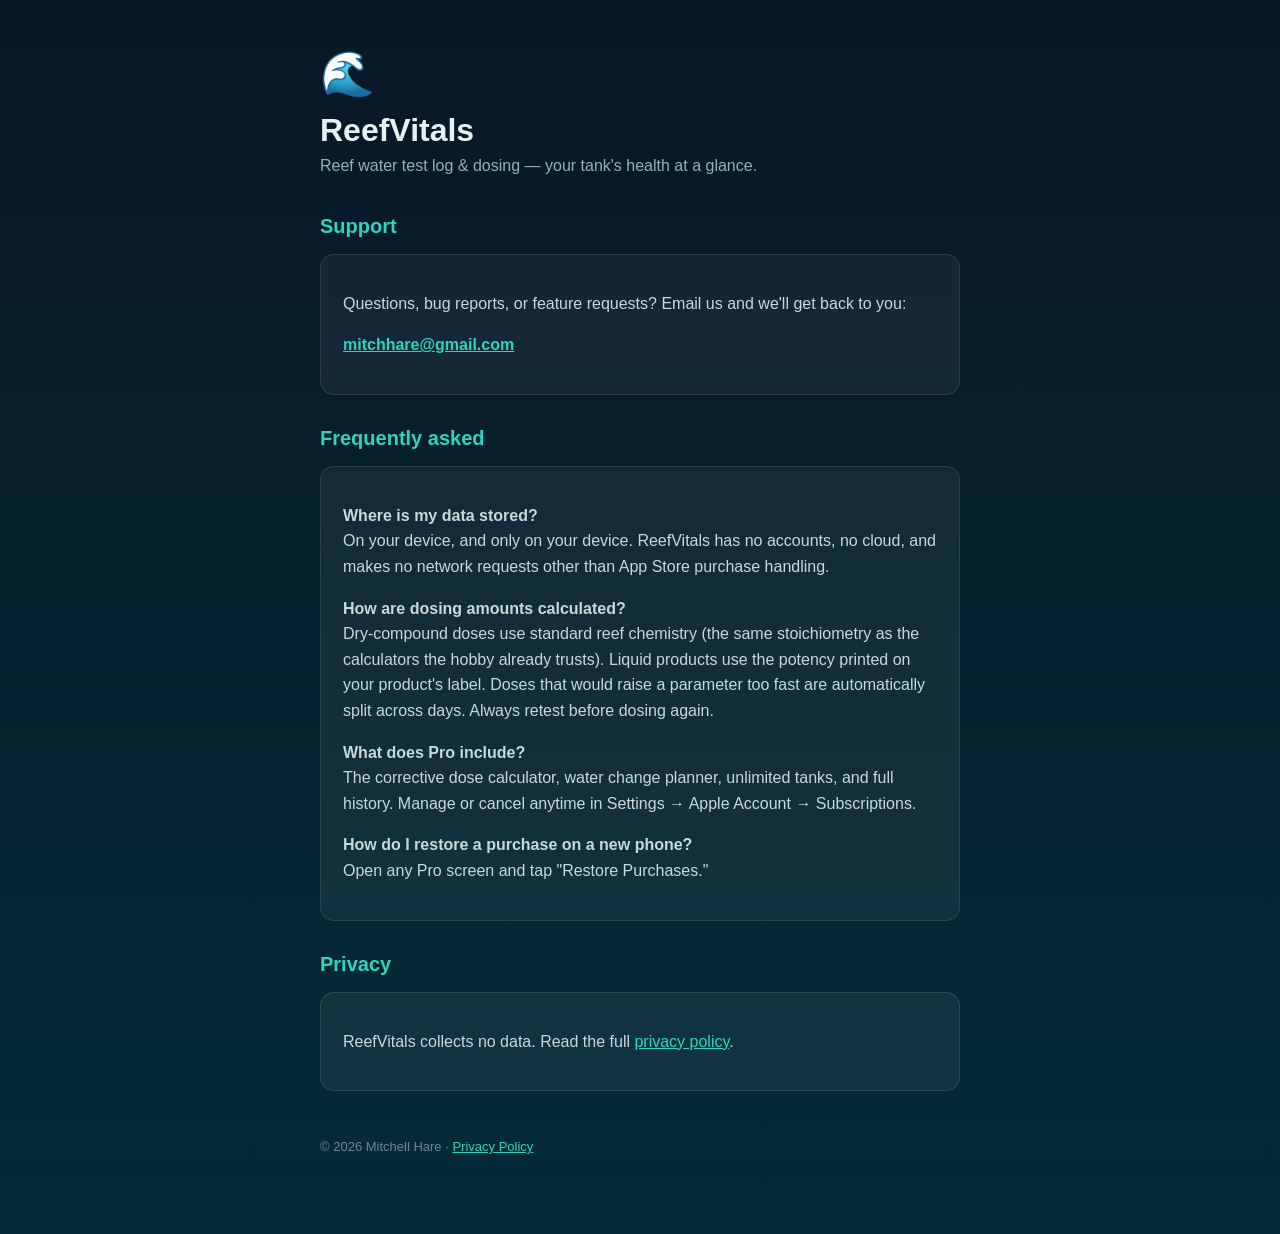
==== index.html @ d6e87c98 "Create index.html" ====
<!DOCTYPE html>
<html lang="en">
<head>
<meta charset="utf-8">
<meta name="viewport" content="width=device-width, initial-scale=1">
<title>ReefVitals — Support</title>
<style>
  :root { color-scheme: dark; }
  body {
    margin: 0; padding: 0;
    font-family: -apple-system, BlinkMacSystemFont, "Segoe UI", Roboto, sans-serif;
    background: linear-gradient(180deg, #081726 0%, #052b38 100%);
    color: #e8f1f2; min-height: 100vh;
  }
  .wrap { max-width: 640px; margin: 0 auto; padding: 48px 24px 80px; }
  .logo { font-size: 44px; }
  h1 { font-size: 32px; margin: 12px 0 4px; }
  .tagline { color: #8fb3b8; margin: 0 0 36px; }
  h2 { font-size: 20px; margin: 32px 0 8px; color: #2ed4bf; }
  p, li { line-height: 1.6; color: #c9d8da; }
  a { color: #2ed4bf; }
  .card {
    background: rgba(255,255,255,0.05); border: 1px solid rgba(255,255,255,0.1);
    border-radius: 14px; padding: 20px 22px; margin: 16px 0;
  }
  footer { margin-top: 48px; font-size: 13px; color: #6a8a8f; }
</style>
</head>
<body>
<div class="wrap">
  <div class="logo">🌊</div>
  <h1>ReefVitals</h1>
  <p class="tagline">Reef water test log &amp; dosing — your tank's health at a glance.</p>

  <h2>Support</h2>
  <div class="card">
    <p>Questions, bug reports, or feature requests? Email us and we'll get back to you:</p>
    <p><strong><a href="mailto:mitchhare@gmail.com">mitchhare@gmail.com</a></strong></p>
  </div>

  <h2>Frequently asked</h2>
  <div class="card">
    <p><strong>Where is my data stored?</strong><br>
    On your device, and only on your device. ReefVitals has no accounts, no cloud, and
    makes no network requests other than App Store purchase handling.</p>

    <p><strong>How are dosing amounts calculated?</strong><br>
    Dry-compound doses use standard reef chemistry (the same stoichiometry as the
    calculators the hobby already trusts). Liquid products use the potency printed on
    your product's label. Doses that would raise a parameter too fast are automatically
    split across days. Always retest before dosing again.</p>

    <p><strong>What does Pro include?</strong><br>
    The corrective dose calculator, water change planner, unlimited tanks, and full
    history. Manage or cancel anytime in Settings &rarr; Apple Account &rarr; Subscriptions.</p>

    <p><strong>How do I restore a purchase on a new phone?</strong><br>
    Open any Pro screen and tap "Restore Purchases."</p>
  </div>

  <h2>Privacy</h2>
  <div class="card">
    <p>ReefVitals collects no data. Read the full <a href="privacy.html">privacy policy</a>.</p>
  </div>

  <footer>© 2026 Mitchell Hare · <a href="privacy.html">Privacy Policy</a></footer>
</div>
</body>
</html>
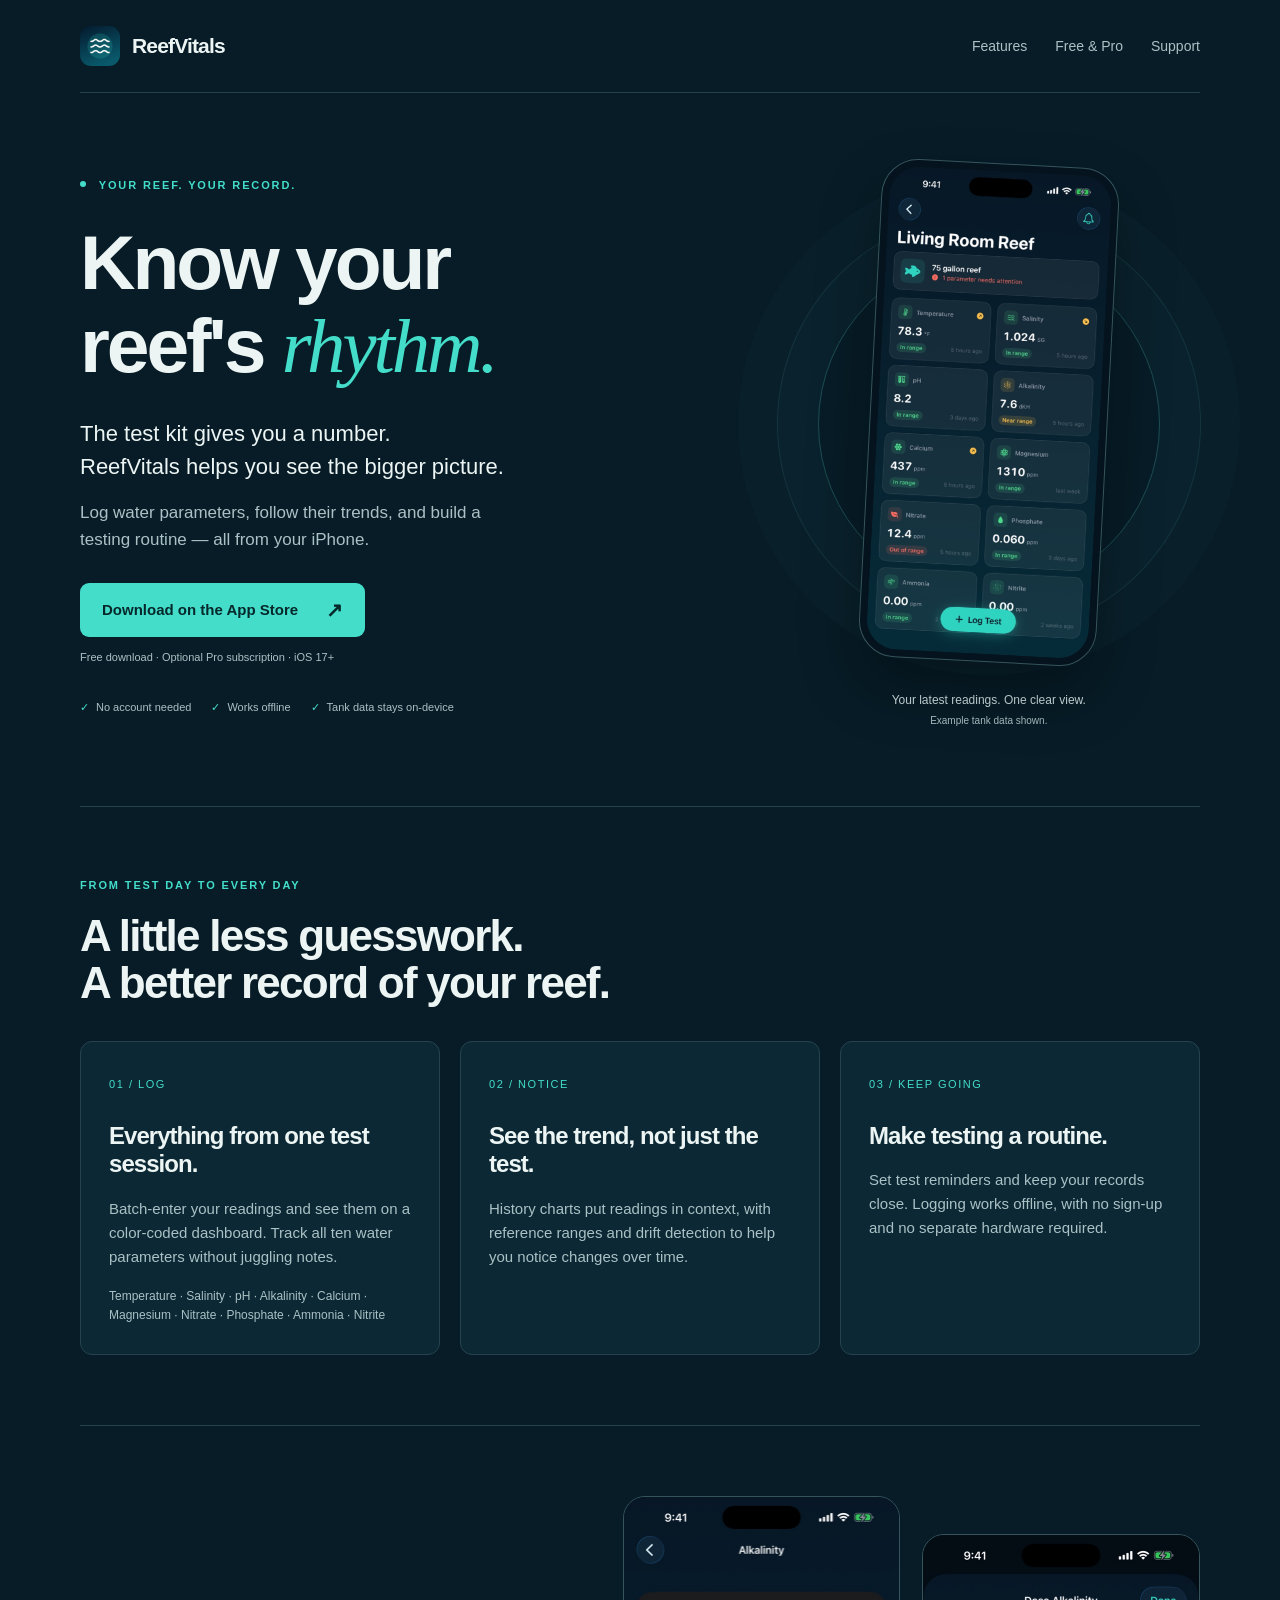
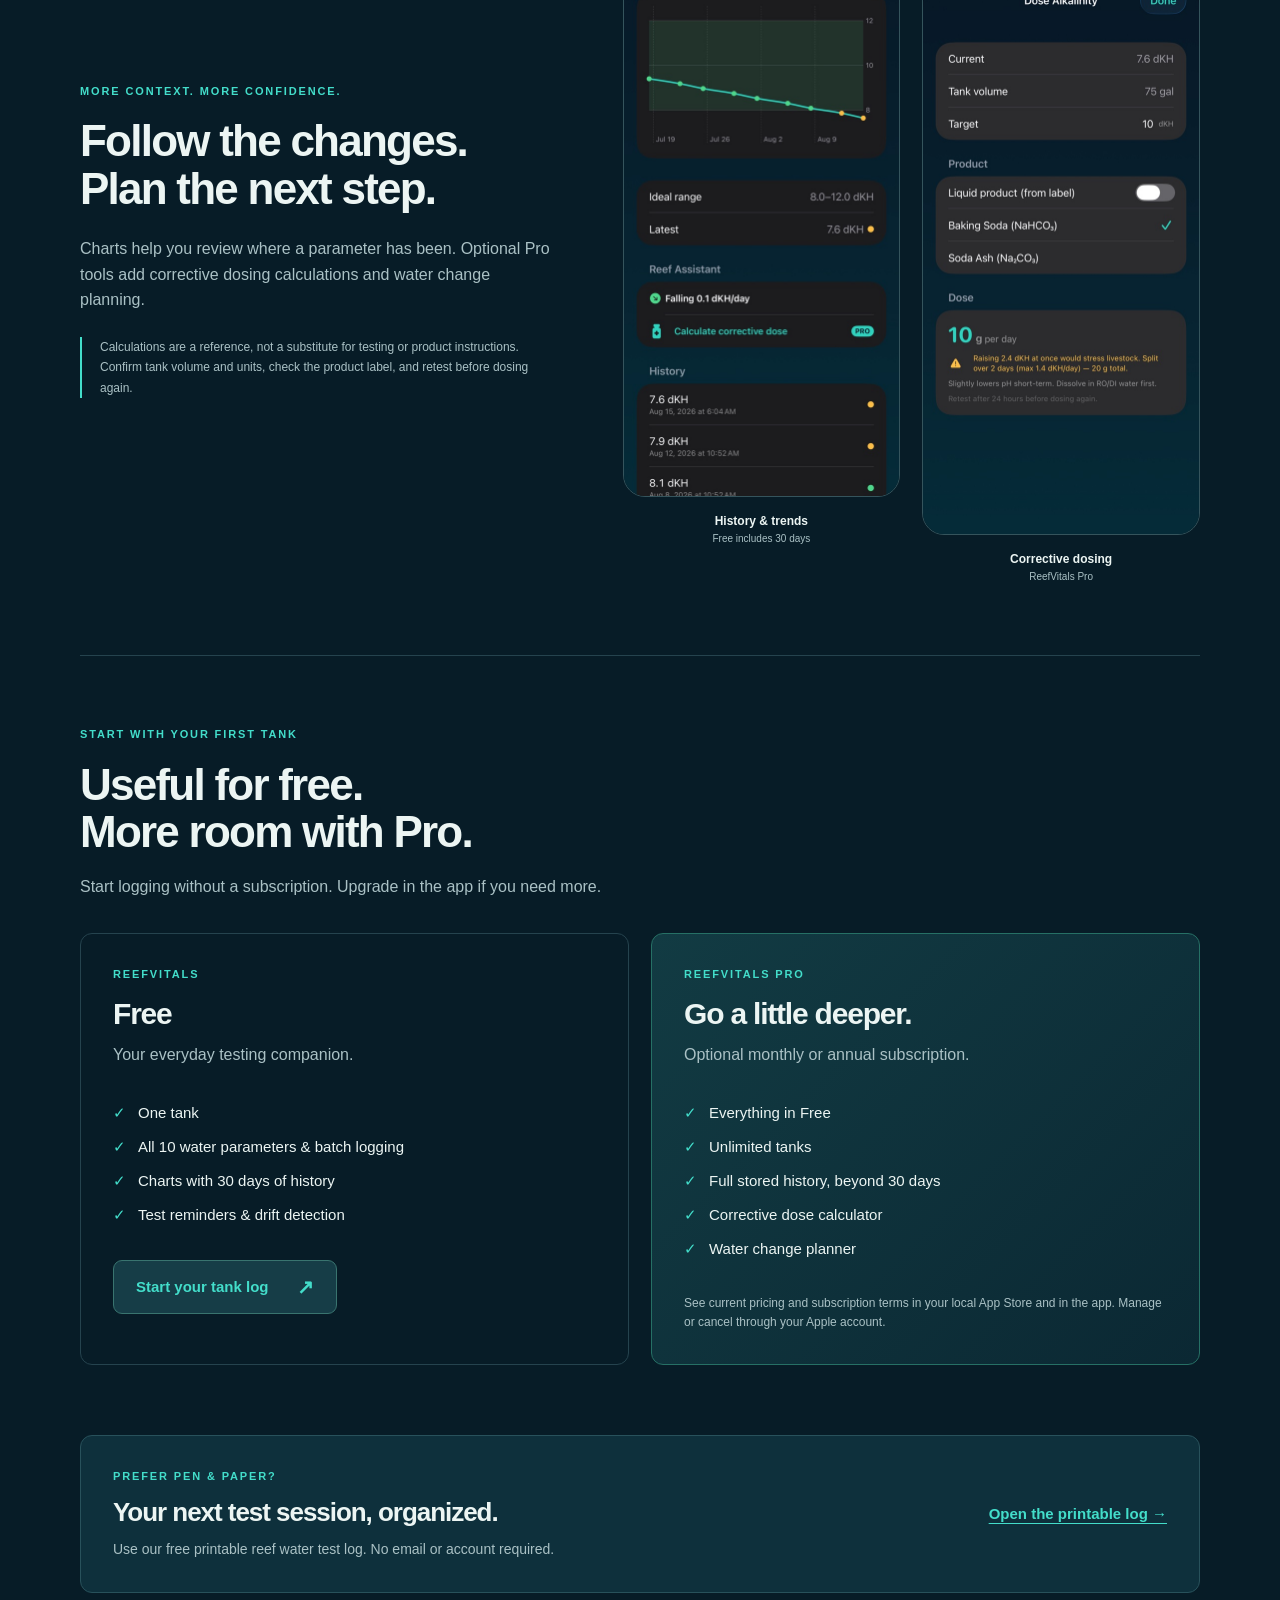
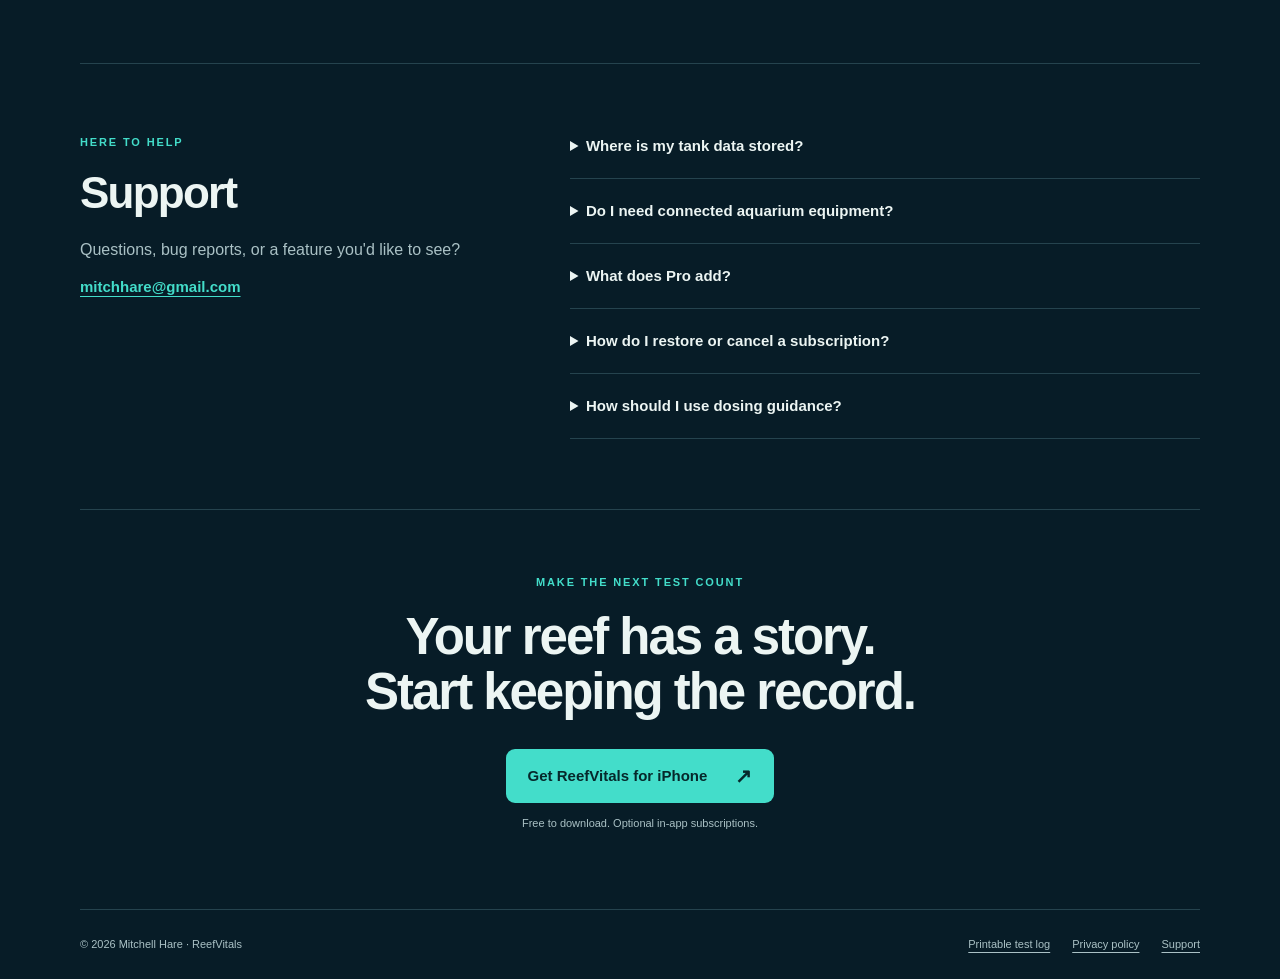
==== commit 8978c54a: "Add ReefVitals download landing page and printable reef test log" ====
--- a/index.html
+++ b/index.html
@@ -3,67 +3,66 @@
 <head>
 <meta charset="utf-8">
 <meta name="viewport" content="width=device-width, initial-scale=1">
-<title>ReefVitals — Support</title>
-<style>
-  :root { color-scheme: dark; }
-  body {
-    margin: 0; padding: 0;
-    font-family: -apple-system, BlinkMacSystemFont, "Segoe UI", Roboto, sans-serif;
-    background: linear-gradient(180deg, #081726 0%, #052b38 100%);
-    color: #e8f1f2; min-height: 100vh;
-  }
-  .wrap { max-width: 640px; margin: 0 auto; padding: 48px 24px 80px; }
-  .logo { font-size: 44px; }
-  h1 { font-size: 32px; margin: 12px 0 4px; }
-  .tagline { color: #8fb3b8; margin: 0 0 36px; }
-  h2 { font-size: 20px; margin: 32px 0 8px; color: #2ed4bf; }
-  p, li { line-height: 1.6; color: #c9d8da; }
-  a { color: #2ed4bf; }
-  .card {
-    background: rgba(255,255,255,0.05); border: 1px solid rgba(255,255,255,0.1);
-    border-radius: 14px; padding: 20px 22px; margin: 16px 0;
-  }
-  footer { margin-top: 48px; font-size: 13px; color: #6a8a8f; }
-</style>
+<title>ReefVitals — Reef Aquarium Water Test Log for iPhone</title>
+<meta name="description" content="Keep your reef aquarium test results in one place. Log 10 water parameters, see trends, and set reminders with ReefVitals for iPhone. Free to download, no account required.">
+<link rel="canonical" href="https://lapin1018.github.io/reefvitals/">
+<meta name="apple-itunes-app" content="app-id=6801721035">
+<meta property="og:type" content="website">
+<meta property="og:title" content="ReefVitals — Know your reef's rhythm.">
+<meta property="og:description" content="A water test log for reef keepers. Track parameters, follow trends, and keep your tank's history on your iPhone.">
+<meta property="og:url" content="https://lapin1018.github.io/reefvitals/">
+<meta property="og:image" content="https://lapin1018.github.io/reefvitals/assets/app-icon.png">
+<meta property="og:image:alt" content="ReefVitals app icon">
+<meta name="twitter:card" content="summary">
+<meta name="theme-color" content="#071c27">
+<link rel="icon" type="image/png" href="assets/app-icon.png">
+<link rel="stylesheet" href="styles.css">
+<script type="application/ld+json">{"@context":"https://schema.org","@type":"SoftwareApplication","name":"ReefVitals","operatingSystem":"iOS 17.0 or later","applicationCategory":"LifestyleApplication","url":"https://lapin1018.github.io/reefvitals/","downloadUrl":"https://apps.apple.com/us/app/reefvitals/id6801721035","image":"https://lapin1018.github.io/reefvitals/assets/app-icon.png","description":"An iPhone water test log for reef aquariums, with parameter charts, reminders, and optional Pro dosing and water change planning tools.","author":{"@type":"Person","name":"Mitchell Hare"}}</script>
 </head>
 <body>
-<div class="wrap">
-  <div class="logo">🌊</div>
-  <h1>ReefVitals</h1>
-  <p class="tagline">Reef water test log &amp; dosing — your tank's health at a glance.</p>
-
-  <h2>Support</h2>
-  <div class="card">
-    <p>Questions, bug reports, or feature requests? Email us and we'll get back to you:</p>
-    <p><strong><a href="mailto:mitchhare@gmail.com">mitchhare@gmail.com</a></strong></p>
-  </div>
-
-  <h2>Frequently asked</h2>
-  <div class="card">
-    <p><strong>Where is my data stored?</strong><br>
-    On your device, and only on your device. ReefVitals has no accounts, no cloud, and
-    makes no network requests other than App Store purchase handling.</p>
-
-    <p><strong>How are dosing amounts calculated?</strong><br>
-    Dry-compound doses use standard reef chemistry (the same stoichiometry as the
-    calculators the hobby already trusts). Liquid products use the potency printed on
-    your product's label. Doses that would raise a parameter too fast are automatically
-    split across days. Always retest before dosing again.</p>
-
-    <p><strong>What does Pro include?</strong><br>
-    The corrective dose calculator, water change planner, unlimited tanks, and full
-    history. Manage or cancel anytime in Settings &rarr; Apple Account &rarr; Subscriptions.</p>
-
-    <p><strong>How do I restore a purchase on a new phone?</strong><br>
-    Open any Pro screen and tap "Restore Purchases."</p>
-  </div>
-
-  <h2>Privacy</h2>
-  <div class="card">
-    <p>ReefVitals collects no data. Read the full <a href="privacy.html">privacy policy</a>.</p>
-  </div>
-
-  <footer>© 2026 Mitchell Hare · <a href="privacy.html">Privacy Policy</a></footer>
-</div>
+<a class="skip-link" href="#main">Skip to content</a>
+<header class="site-header wrap">
+<a class="brand" href="./"><img src="assets/app-icon.png" width="40" height="40" alt=""><span>ReefVitals</span></a>
+<nav aria-label="Main navigation"><a href="#features">Features</a><a href="#plans">Free &amp; Pro</a><a href="#support">Support</a></nav>
+</header>
+<main id="main">
+<section class="hero wrap" aria-labelledby="hero-title">
+<div class="hero-copy"><p class="eyebrow"><span class="status-dot" aria-hidden="true"></span> YOUR REEF. YOUR RECORD.</p>
+<h1 id="hero-title">Know your<br>reef's <em>rhythm.</em></h1>
+<p class="lead">The test kit gives you a number.<br>ReefVitals helps you see the bigger picture.</p>
+<p class="hero-description">Log water parameters, follow their trends, and build a testing routine — all from your iPhone.</p>
+<a class="button" href="https://apps.apple.com/us/app/reefvitals/id6801721035">Download on the App Store <span aria-hidden="true">↗</span></a>
+<p class="button-note">Free download · Optional Pro subscription · iOS 17+</p>
+<div class="trust-row"><span>No account needed</span><span>Works offline</span><span>Tank data stays on-device</span></div></div>
+<figure class="hero-visual"><div class="phone"><img src="assets/dashboard.jpg" width="644" height="1400" fetchpriority="high" alt="ReefVitals dashboard showing temperature, salinity, pH, alkalinity, calcium, magnesium, nitrate, phosphate, ammonia, and nitrite readings."></div><figcaption>Your latest readings. One clear view.<br><span>Example tank data shown.</span></figcaption></figure>
+</section>
+<section id="features" class="section wrap" aria-labelledby="features-title">
+<div class="section-heading"><p class="eyebrow">FROM TEST DAY TO EVERY DAY</p><h2 id="features-title">A little less guesswork.<br>A better record of your reef.</h2></div>
+<div class="feature-grid">
+<article class="feature-card"><span class="number">01 / LOG</span><h3>Everything from one test session.</h3><p>Batch-enter your readings and see them on a color-coded dashboard. Track all ten water parameters without juggling notes.</p><p class="small">Temperature · Salinity · pH · Alkalinity · Calcium · Magnesium · Nitrate · Phosphate · Ammonia · Nitrite</p></article>
+<article class="feature-card"><span class="number">02 / NOTICE</span><h3>See the trend, not just the test.</h3><p>History charts put readings in context, with reference ranges and drift detection to help you notice changes over time.</p></article>
+<article class="feature-card"><span class="number">03 / KEEP GOING</span><h3>Make testing a routine.</h3><p>Set test reminders and keep your records close. Logging works offline, with no sign-up and no separate hardware required.</p></article>
+</div></section>
+<section class="showcase section wrap" aria-labelledby="showcase-title">
+<div class="showcase-copy"><p class="eyebrow">MORE CONTEXT. MORE CONFIDENCE.</p><h2 id="showcase-title">Follow the changes.<br>Plan the next step.</h2><p>Charts help you review where a parameter has been. Optional Pro tools add corrective dosing calculations and water change planning.</p><p class="note">Calculations are a reference, not a substitute for testing or product instructions. Confirm tank volume and units, check the product label, and retest before dosing again.</p></div>
+<div class="screen-pair"><figure><img src="assets/trend.jpg" width="552" height="1200" loading="lazy" alt="A parameter history chart in ReefVitals."><figcaption>History &amp; trends <span>Free includes 30 days</span></figcaption></figure><figure><img src="assets/dose.jpg" width="552" height="1200" loading="lazy" alt="ReefVitals corrective dosing calculator with tank-specific calculation inputs."><figcaption>Corrective dosing <span>ReefVitals Pro</span></figcaption></figure></div>
+</section>
+<section id="plans" class="section wrap" aria-labelledby="plans-title">
+<div class="section-heading"><p class="eyebrow">START WITH YOUR FIRST TANK</p><h2 id="plans-title">Useful for free.<br>More room with Pro.</h2><p>Start logging without a subscription. Upgrade in the app if you need more.</p></div>
+<div class="plans"><article class="plan"><p class="eyebrow">REEFVITALS</p><h3>Free</h3><p>Your everyday testing companion.</p><ul><li>One tank</li><li>All 10 water parameters &amp; batch logging</li><li>Charts with 30 days of history</li><li>Test reminders &amp; drift detection</li></ul><a class="button button-secondary" href="https://apps.apple.com/us/app/reefvitals/id6801721035">Start your tank log <span aria-hidden="true">↗</span></a></article>
+<article class="plan plan-pro"><p class="eyebrow">REEFVITALS PRO</p><h3>Go a little deeper.</h3><p>Optional monthly or annual subscription.</p><ul><li>Everything in Free</li><li>Unlimited tanks</li><li>Full stored history, beyond 30 days</li><li>Corrective dose calculator</li><li>Water change planner</li></ul><p class="small">See current pricing and subscription terms in your local App Store and in the app. Manage or cancel through your Apple account.</p></article></div>
+</section>
+<section class="resource wrap" aria-labelledby="resource-title"><div><p class="eyebrow">PREFER PEN &amp; PAPER?</p><h2 id="resource-title">Your next test session, organized.</h2><p>Use our free printable reef water test log. No email or account required.</p></div><a class="text-link" href="reef-test-log.html">Open the printable log <span aria-hidden="true">→</span></a></section>
+<section id="support" class="section wrap support" aria-labelledby="support-title">
+<div><p class="eyebrow">HERE TO HELP</p><h2 id="support-title">Support</h2><p>Questions, bug reports, or a feature you'd like to see?</p><a class="text-link" href="mailto:mitchhare@gmail.com">mitchhare@gmail.com</a></div>
+<div class="faq"><details><summary>Where is my tank data stored?</summary><p>On your device. ReefVitals has no user accounts or external database for your tank data. Read the <a href="privacy.html">privacy policy</a> for details.</p></details>
+<details><summary>Do I need connected aquarium equipment?</summary><p>No. ReefVitals is a manual water test log. Enter readings from your own test kits; it is not an automatic water-testing device or aquarium controller.</p></details>
+<details><summary>What does Pro add?</summary><p>Pro unlocks corrective dosing, the water change planner, unlimited tanks, and full stored history. Free includes one tank, logging, charts, reminders, drift detection, and 30 days of history.</p></details>
+<details><summary>How do I restore or cancel a subscription?</summary><p>Open a Pro screen and tap “Restore Purchases.” To manage or cancel, open your iPhone's Settings, tap your Apple account, then Subscriptions. Restoring a subscription does not transfer locally stored tank records.</p></details>
+<details><summary>How should I use dosing guidance?</summary><p>Treat calculated doses as a reference. Confirm your tank volume, units, test results, and product instructions. Large corrections may be split across days. Always retest before dosing again.</p></details></div>
+</section>
+<section class="closing wrap"><p class="eyebrow">MAKE THE NEXT TEST COUNT</p><h2>Your reef has a story.<br>Start keeping the record.</h2><a class="button" href="https://apps.apple.com/us/app/reefvitals/id6801721035">Get ReefVitals for iPhone <span aria-hidden="true">↗</span></a><p class="button-note">Free to download. Optional in-app subscriptions.</p></section>
+</main>
+<footer class="site-footer wrap"><span>© 2026 Mitchell Hare · ReefVitals</span><div><a href="reef-test-log.html">Printable test log</a><a href="privacy.html">Privacy policy</a><a href="#support">Support</a></div></footer>
 </body>
 </html>
--- a/styles.css
+++ b/styles.css
@@ -0,0 +1,7 @@
+:root{color-scheme:dark;--bg:#071c27;--panel:#0c2834;--ink:#ecf5f3;--muted:#aac1c5;--teal:#43ddca;--line:#25434e;--serif:Georgia,"Times New Roman",serif}
+*{box-sizing:border-box}html{scroll-behavior:smooth;scroll-padding-top:24px}body{margin:0;background:var(--bg);color:var(--ink);font-family:-apple-system,BlinkMacSystemFont,"Segoe UI",sans-serif;-webkit-font-smoothing:antialiased;line-height:1.6}a{color:var(--teal);text-underline-offset:4px}a:hover{text-decoration-thickness:2px}a:focus-visible,summary:focus-visible,button:focus-visible{outline:3px solid #fff;outline-offset:5px}img{max-width:100%;height:auto;display:block}h1,h2,h3,p,figure{margin:0}h1,h2,h3{line-height:1.08;letter-spacing:-.04em}p+p{margin-top:16px}.wrap{width:min(1120px,calc(100% - 64px));margin-inline:auto}.skip-link{position:absolute;left:16px;top:-80px;padding:12px;background:var(--ink);color:var(--bg);z-index:10}.skip-link:focus{top:12px}.site-header{display:flex;align-items:center;justify-content:space-between;padding-block:26px;border-bottom:1px solid var(--line);gap:24px}.brand{display:flex;gap:12px;align-items:center;color:var(--ink);text-decoration:none;font-size:21px;font-weight:700;letter-spacing:-.04em}.brand img{border-radius:11px}.site-header nav{display:flex;gap:28px}.site-header nav a{font-size:14px;text-decoration:none;color:var(--muted)}.site-header nav a:hover{color:var(--ink)}.hero{display:grid;grid-template-columns:1.2fr .8fr;gap:64px;align-items:center;padding-block:70px 76px}.eyebrow{color:var(--teal);font-size:11px;font-weight:700;letter-spacing:.17em;line-height:1.6}.status-dot{display:inline-block;width:6px;height:6px;background:var(--teal);border-radius:50%;margin-right:8px;vertical-align:2px}h1{font-size:clamp(54px,6vw,78px);margin-top:26px}h1 em{font-family:var(--serif);font-weight:400;color:var(--teal)}.lead{font-size:22px;line-height:1.5;margin-top:28px}.hero-description{color:var(--muted);max-width:440px;font-size:17px;margin-top:16px}.button{display:inline-flex;justify-content:space-between;align-items:center;gap:28px;min-height:54px;padding:14px 22px;border-radius:9px;background:var(--teal);color:#06282b;text-decoration:none;font-weight:700;font-size:15px}.button:hover{background:#76eedf;text-decoration:none}.hero .button,.closing .button{margin-top:30px}.button span{font-size:20px;line-height:1}.button-note{font-size:11px;color:var(--muted);margin-top:12px}.trust-row{display:flex;flex-wrap:wrap;gap:9px 20px;margin-top:32px;color:var(--muted);font-size:11px}.trust-row span:before{content:"✓";color:var(--teal);margin-right:7px}.hero-visual{position:relative;text-align:center;isolation:isolate}.hero-visual:before{content:"";position:absolute;width:340px;height:340px;max-width:100%;border:1px solid #1c4d53;border-radius:50%;top:90px;left:50%;transform:translateX(-50%);z-index:-1;box-shadow:0 0 0 40px #0a222d,0 0 0 41px #14343e,0 0 0 80px #09202b}.phone{width:238px;padding:7px;background:#04131d;border:1px solid #35545c;border-radius:37px;box-shadow:0 28px 60px #0005;transform:rotate(3deg);margin:auto}.phone img{border-radius:30px}.hero-visual figcaption{font-size:12px;color:#d1e1e2;margin-top:28px;line-height:1.7}.hero-visual figcaption span{font-size:10px;color:var(--muted)}.section{padding-block:70px;border-top:1px solid var(--line)}.section-heading{margin-bottom:34px}.section-heading h2,h2{font-size:clamp(32px,3.5vw,44px);margin-top:17px}.section-heading>p:last-child:not(.eyebrow){color:var(--muted);margin-top:18px}.feature-grid{display:grid;grid-template-columns:repeat(3,1fr);gap:20px}.feature-card{padding:28px;background:var(--panel);border:1px solid var(--line);border-radius:12px}.number{font-size:11px;letter-spacing:.14em;color:var(--teal)}h3{font-size:24px}.feature-card h3{margin-top:26px;line-height:1.2}.feature-card p{font-size:15px;color:var(--muted);margin-top:18px}.feature-card .small,.small{font-size:12px;color:var(--muted)}.showcase{display:grid;grid-template-columns:.9fr 1.1fr;gap:70px;align-items:center}.showcase-copy>p:not(.eyebrow){color:var(--muted);margin-top:24px}.showcase-copy .note{border-left:2px solid var(--teal);padding-left:18px;font-size:12px;line-height:1.7}.screen-pair{display:grid;grid-template-columns:1fr 1fr;gap:22px;align-items:start}.screen-pair figure:nth-child(2){margin-top:38px}.screen-pair img{width:100%;border:1px solid #35545c;border-radius:22px}.screen-pair figcaption{font-size:12px;text-align:center;margin-top:15px;font-weight:600}.screen-pair figcaption span{display:block;font-size:10px;color:var(--muted);font-weight:400}.plans{display:grid;grid-template-columns:1fr 1fr;gap:22px}.plan{border:1px solid var(--line);padding:32px;border-radius:12px}.plan-pro{background:linear-gradient(135deg,#123b43,#0b2833);border-color:#267065}.plan h3{font-size:30px;margin-top:14px}.plan>p:not(.eyebrow){color:var(--muted);margin-top:12px}.plan ul{list-style:none;margin:28px 0;padding:0}.plan li{padding-block:5px;font-size:15px}.plan li:before{content:"✓";color:var(--teal);margin-right:12px}.button-secondary{background:#163d47;color:var(--teal);border:1px solid #39746f}.button-secondary:hover{background:#1d4c55}.resource{display:flex;align-items:center;justify-content:space-between;gap:32px;background:#0e303c;border:1px solid #28515b;border-radius:12px;padding:32px}.resource h2{font-size:26px;margin-top:12px}.resource p:not(.eyebrow){color:var(--muted);font-size:14px;margin-top:12px}.text-link{font-weight:600;font-size:15px;white-space:nowrap}.support{display:grid;grid-template-columns:.8fr 1.2fr;gap:70px;margin-top:70px}.support>div>p:not(.eyebrow){color:var(--muted);margin-top:20px;margin-bottom:12px}.faq details{border-bottom:1px solid var(--line);padding-block:20px}.faq details:first-child{padding-top:0}.faq summary{font-size:15px;font-weight:600;cursor:pointer;padding-right:8px}.faq p{color:var(--muted);font-size:14px;margin-top:14px}.closing{text-align:center;border-top:1px solid var(--line);padding-block:64px 76px}.closing h2{font-size:clamp(34px,4.3vw,51px)}.site-footer{border-top:1px solid var(--line);padding-block:26px;display:flex;justify-content:space-between;gap:20px;color:var(--muted);font-size:11px}.site-footer div{display:flex;gap:22px}.site-footer a{color:var(--muted)}
+.log-page{max-width:1000px}.log-intro{padding-block:45px 32px}.log-intro h1{font-size:clamp(37px,5vw,54px);margin-top:15px}.log-intro p:not(.eyebrow){max-width:740px;color:var(--muted);margin-top:20px}.log-actions{display:flex;flex-wrap:wrap;gap:18px;align-items:center;margin-top:24px}.log-actions .button{cursor:pointer;border:0;font-family:inherit}.log-sheet{padding:28px;border:1px solid var(--line);border-radius:12px;background:#0c2834}.log-sheet h2{font-size:24px;margin-top:0}.log-meta{display:grid;grid-template-columns:1fr 1fr;gap:20px;font-size:13px;margin-block:24px}.log-meta span{border-bottom:1px solid #7e9b9f;padding-bottom:8px}.table-scroll{overflow-x:auto}.log-table{border-collapse:collapse;width:100%;font-size:12px;min-width:570px}.log-table caption{text-align:left;margin-bottom:12px;color:var(--muted)}.log-table th,.log-table td{border:1px solid #4c6d77;padding:10px;text-align:left;min-width:60px}.log-table th{font-weight:600}.log-table td{height:39px}.log-notes{margin-top:24px}.log-notes h3{font-size:16px;margin-bottom:10px}.writing-line{height:33px;border-bottom:1px solid #57737a}.log-tips{padding-block:35px 45px}.log-tips h2{font-size:26px}.log-tips ol{color:var(--muted);padding-left:22px}.log-tips li{padding:5px 0}.print-credit{font-size:11px;color:var(--muted);margin-top:24px}.print-credit a{color:inherit}
+@media(max-width:900px){.hero{gap:24px}.hero-visual:before{width:260px;height:260px;box-shadow:0 0 0 23px #0a222d,0 0 0 24px #14343e}.showcase{gap:35px}.feature-card{padding:23px}.feature-card h3{font-size:21px}.support{gap:35px}.trust-row{gap:8px 14px}.site-header nav{gap:20px}}
+@media(max-width:650px){.wrap{width:calc(100% - 36px)}.site-header{padding-block:18px;gap:12px}.brand{font-size:18px;gap:9px}.brand img{width:33px;height:33px}.site-header nav{gap:14px}.site-header nav a{font-size:11px}.site-header nav a:first-child{display:none}.hero{grid-template-columns:1fr;gap:45px;padding-block:40px 44px}.hero-copy{text-align:center}h1{font-size:57px;margin-top:22px}.lead{font-size:20px;margin-top:22px}.hero-description{font-size:15px;margin-inline:auto}.hero .button{font-size:14px;gap:18px}.button-note{font-size:10px}.trust-row{justify-content:center;font-size:10px;margin-top:25px}.hero-visual:before{width:260px;height:260px;top:70px;box-shadow:0 0 0 25px #0a222d,0 0 0 26px #14343e}.phone{width:206px}.hero-visual figcaption{margin-top:23px}.section{padding-block:45px}.section-heading h2,h2{font-size:33px}.feature-grid,.showcase,.plans,.support{grid-template-columns:1fr}.feature-grid{gap:14px}.feature-card{padding:24px}.feature-card h3{margin-top:18px;font-size:23px}.showcase{gap:28px}.screen-pair{max-width:400px;margin-inline:auto;gap:20px}.screen-pair img{border-radius:20px}.plan{padding:26px}.resource{flex-direction:column;align-items:start;padding:27px;gap:20px}.resource h2{font-size:27px}.text-link{font-size:14px;white-space:normal}.support{margin-top:45px;gap:34px}.closing{padding-block:45px}.closing h2{font-size:35px}.site-footer{flex-direction:column;gap:12px}.site-footer div{flex-wrap:wrap;gap:18px}.log-intro{padding-top:30px}.log-sheet{padding:18px}.log-meta{grid-template-columns:1fr;gap:14px}.log-intro h1{font-size:40px}}
+@media(prefers-reduced-motion:reduce){html{scroll-behavior:auto}}
+@media print{@page{size:landscape;margin:13mm}:root{color-scheme:light}body{background:white;color:#111;font-size:10pt}.site-header,.site-footer,.skip-link,.log-intro,.log-tips,.log-actions{display:none}.wrap,.log-page{width:100%;max-width:none;margin:0}.log-sheet{padding:0;background:white;border:0;border-radius:0;break-inside:avoid}.log-sheet h2{font-size:20pt;color:#111}.log-meta{grid-template-columns:1fr 1fr;font-size:10pt;margin-block:14px;gap:20px}.log-table{font-size:9pt;min-width:0}.log-table caption,.print-credit{color:#333}.log-table th,.log-table td{border-color:#777;padding:6px}.log-table td{height:26px}.log-notes{margin-top:15px}.writing-line{height:24px;border-color:#999}.print-credit{font-size:8pt;margin-top:12px}a{color:#111;text-decoration:none}}
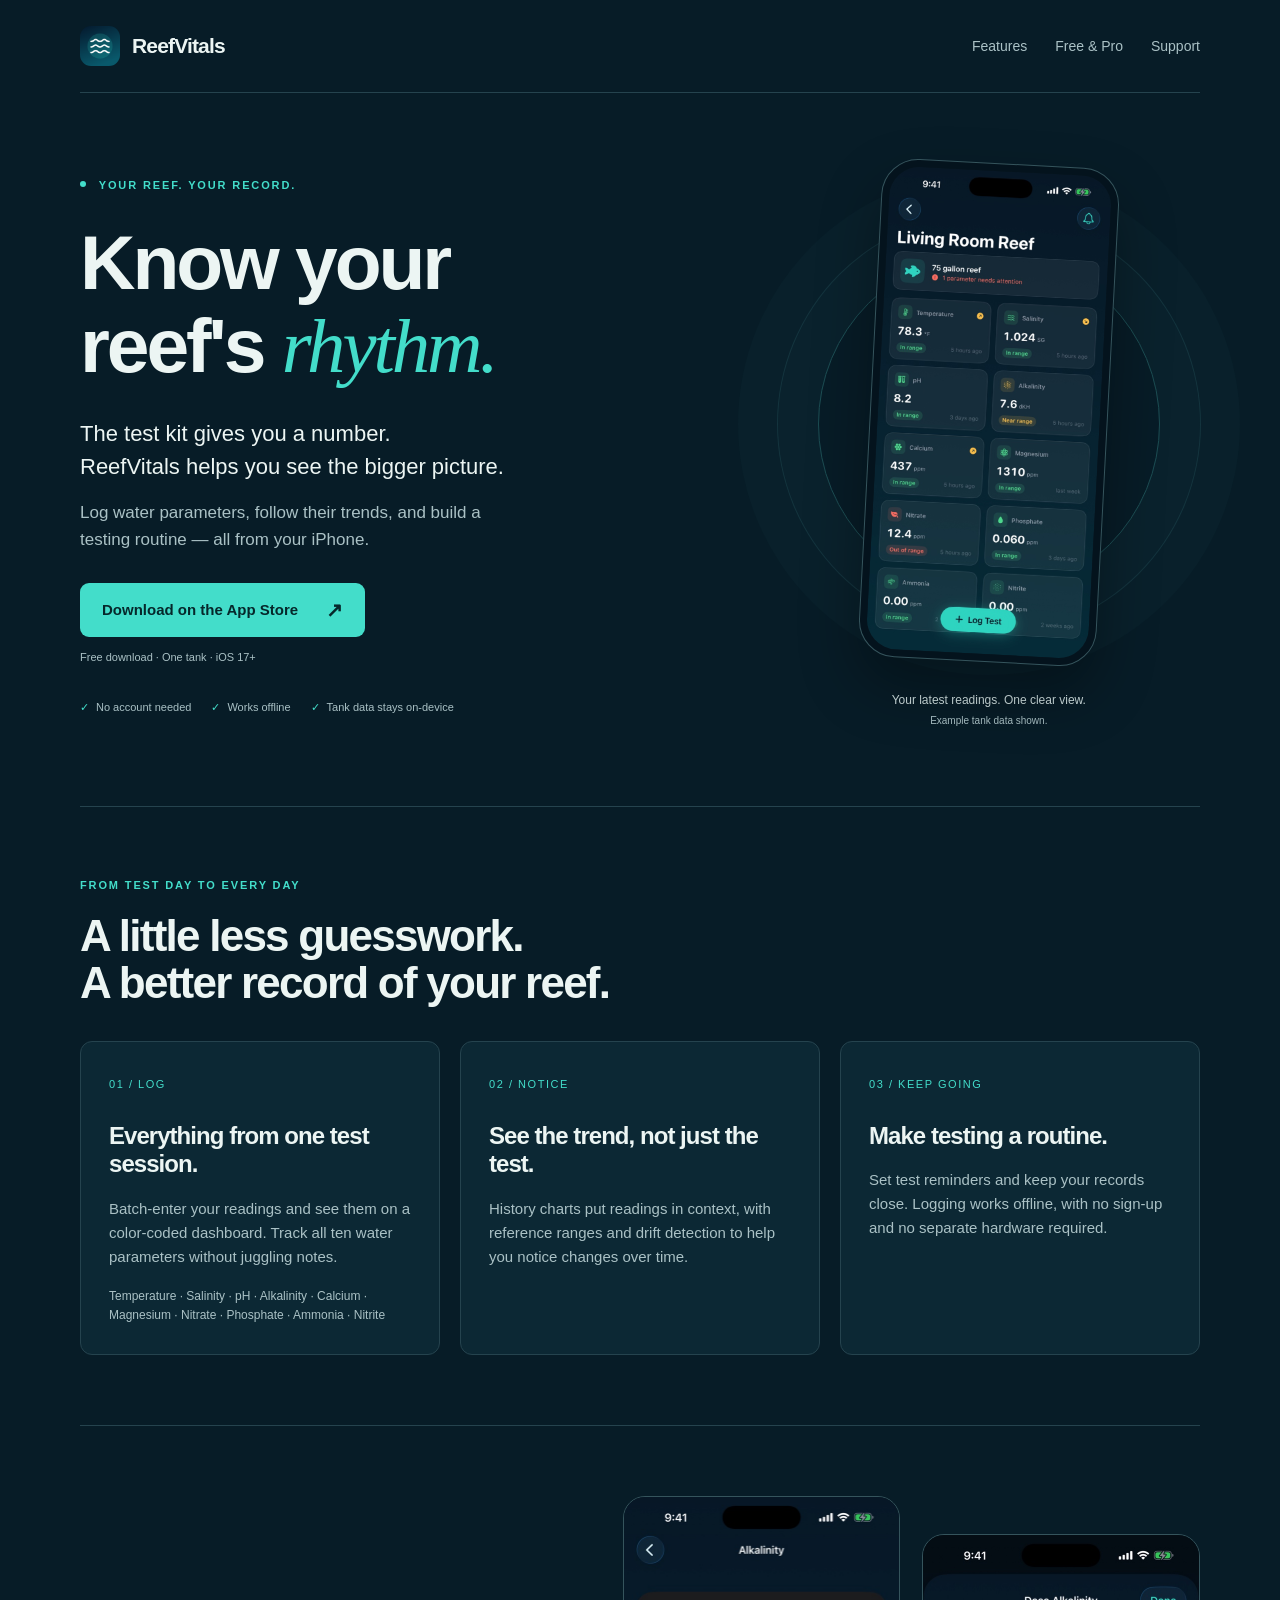
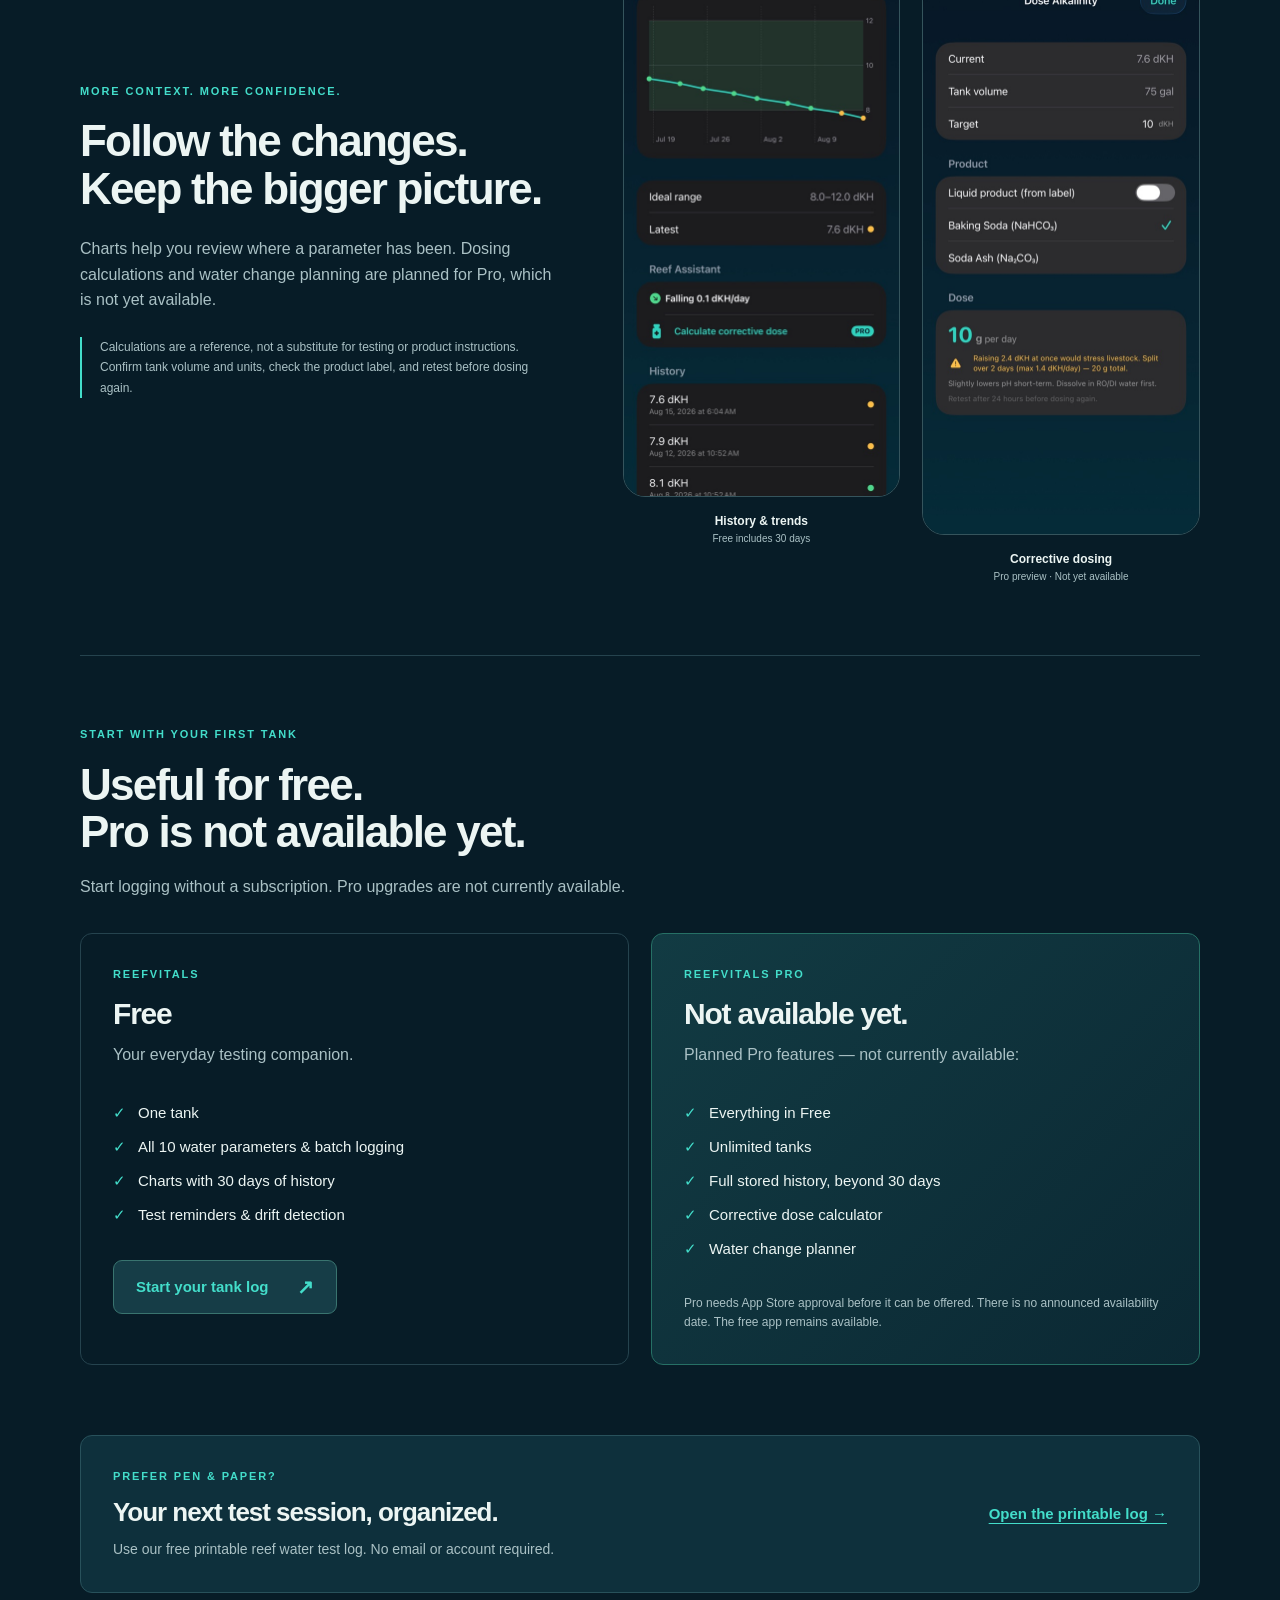
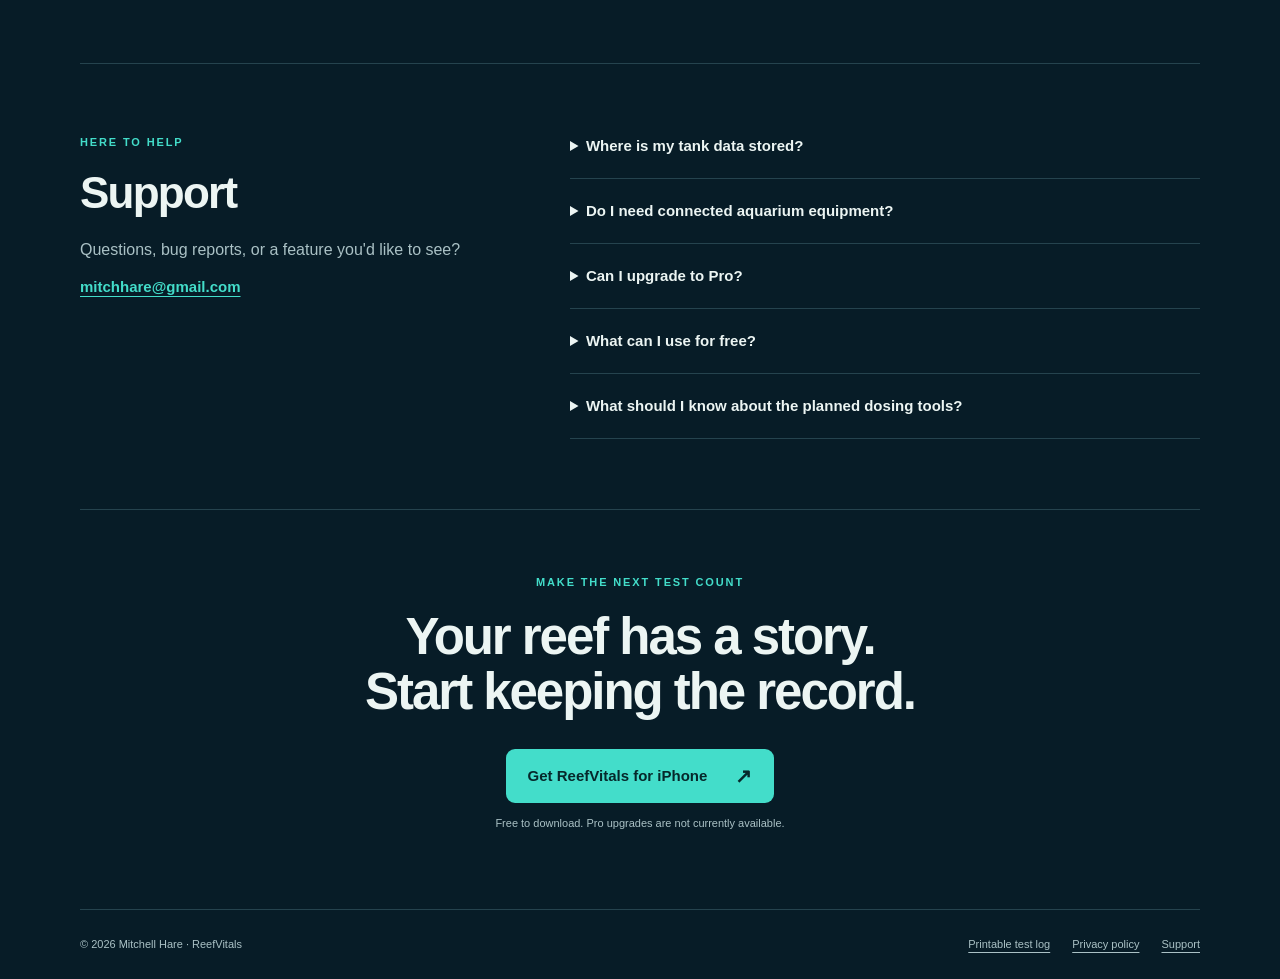
==== commit 4b52cc58: "Clarify that ReefVitals Pro upgrades are not yet available" ====
--- a/index.html
+++ b/index.html
@@ -17,7 +17,7 @@
 <meta name="theme-color" content="#071c27">
 <link rel="icon" type="image/png" href="assets/app-icon.png">
 <link rel="stylesheet" href="styles.css">
-<script type="application/ld+json">{"@context":"https://schema.org","@type":"SoftwareApplication","name":"ReefVitals","operatingSystem":"iOS 17.0 or later","applicationCategory":"LifestyleApplication","url":"https://lapin1018.github.io/reefvitals/","downloadUrl":"https://apps.apple.com/us/app/reefvitals/id6801721035","image":"https://lapin1018.github.io/reefvitals/assets/app-icon.png","description":"An iPhone water test log for reef aquariums, with parameter charts, reminders, and optional Pro dosing and water change planning tools.","author":{"@type":"Person","name":"Mitchell Hare"}}</script>
+<script type="application/ld+json">{"@context":"https://schema.org","@type":"SoftwareApplication","name":"ReefVitals","operatingSystem":"iOS 17.0 or later","applicationCategory":"LifestyleApplication","url":"https://lapin1018.github.io/reefvitals/","downloadUrl":"https://apps.apple.com/us/app/reefvitals/id6801721035","image":"https://lapin1018.github.io/reefvitals/assets/app-icon.png","description":"A free one-tank iPhone water test log for reef aquariums, with parameter charts, reminders, and 30 days of history.","author":{"@type":"Person","name":"Mitchell Hare"}}</script>
 </head>
 <body>
 <a class="skip-link" href="#main">Skip to content</a>
@@ -32,7 +32,7 @@
 <p class="lead">The test kit gives you a number.<br>ReefVitals helps you see the bigger picture.</p>
 <p class="hero-description">Log water parameters, follow their trends, and build a testing routine — all from your iPhone.</p>
 <a class="button" href="https://apps.apple.com/us/app/reefvitals/id6801721035">Download on the App Store <span aria-hidden="true">↗</span></a>
-<p class="button-note">Free download · Optional Pro subscription · iOS 17+</p>
+<p class="button-note">Free download · One tank · iOS 17+</p>
 <div class="trust-row"><span>No account needed</span><span>Works offline</span><span>Tank data stays on-device</span></div></div>
 <figure class="hero-visual"><div class="phone"><img src="assets/dashboard.jpg" width="644" height="1400" fetchpriority="high" alt="ReefVitals dashboard showing temperature, salinity, pH, alkalinity, calcium, magnesium, nitrate, phosphate, ammonia, and nitrite readings."></div><figcaption>Your latest readings. One clear view.<br><span>Example tank data shown.</span></figcaption></figure>
 </section>
@@ -44,24 +44,24 @@
 <article class="feature-card"><span class="number">03 / KEEP GOING</span><h3>Make testing a routine.</h3><p>Set test reminders and keep your records close. Logging works offline, with no sign-up and no separate hardware required.</p></article>
 </div></section>
 <section class="showcase section wrap" aria-labelledby="showcase-title">
-<div class="showcase-copy"><p class="eyebrow">MORE CONTEXT. MORE CONFIDENCE.</p><h2 id="showcase-title">Follow the changes.<br>Plan the next step.</h2><p>Charts help you review where a parameter has been. Optional Pro tools add corrective dosing calculations and water change planning.</p><p class="note">Calculations are a reference, not a substitute for testing or product instructions. Confirm tank volume and units, check the product label, and retest before dosing again.</p></div>
-<div class="screen-pair"><figure><img src="assets/trend.jpg" width="552" height="1200" loading="lazy" alt="A parameter history chart in ReefVitals."><figcaption>History &amp; trends <span>Free includes 30 days</span></figcaption></figure><figure><img src="assets/dose.jpg" width="552" height="1200" loading="lazy" alt="ReefVitals corrective dosing calculator with tank-specific calculation inputs."><figcaption>Corrective dosing <span>ReefVitals Pro</span></figcaption></figure></div>
+<div class="showcase-copy"><p class="eyebrow">MORE CONTEXT. MORE CONFIDENCE.</p><h2 id="showcase-title">Follow the changes.<br>Keep the bigger picture.</h2><p>Charts help you review where a parameter has been. Dosing calculations and water change planning are planned for Pro, which is not yet available.</p><p class="note">Calculations are a reference, not a substitute for testing or product instructions. Confirm tank volume and units, check the product label, and retest before dosing again.</p></div>
+<div class="screen-pair"><figure><img src="assets/trend.jpg" width="552" height="1200" loading="lazy" alt="A parameter history chart in ReefVitals."><figcaption>History &amp; trends <span>Free includes 30 days</span></figcaption></figure><figure><img src="assets/dose.jpg" width="552" height="1200" loading="lazy" alt="ReefVitals corrective dosing calculator with tank-specific calculation inputs."><figcaption>Corrective dosing <span>Pro preview · Not yet available</span></figcaption></figure></div>
 </section>
 <section id="plans" class="section wrap" aria-labelledby="plans-title">
-<div class="section-heading"><p class="eyebrow">START WITH YOUR FIRST TANK</p><h2 id="plans-title">Useful for free.<br>More room with Pro.</h2><p>Start logging without a subscription. Upgrade in the app if you need more.</p></div>
+<div class="section-heading"><p class="eyebrow">START WITH YOUR FIRST TANK</p><h2 id="plans-title">Useful for free.<br>Pro is not available yet.</h2><p>Start logging without a subscription. Pro upgrades are not currently available.</p></div>
 <div class="plans"><article class="plan"><p class="eyebrow">REEFVITALS</p><h3>Free</h3><p>Your everyday testing companion.</p><ul><li>One tank</li><li>All 10 water parameters &amp; batch logging</li><li>Charts with 30 days of history</li><li>Test reminders &amp; drift detection</li></ul><a class="button button-secondary" href="https://apps.apple.com/us/app/reefvitals/id6801721035">Start your tank log <span aria-hidden="true">↗</span></a></article>
-<article class="plan plan-pro"><p class="eyebrow">REEFVITALS PRO</p><h3>Go a little deeper.</h3><p>Optional monthly or annual subscription.</p><ul><li>Everything in Free</li><li>Unlimited tanks</li><li>Full stored history, beyond 30 days</li><li>Corrective dose calculator</li><li>Water change planner</li></ul><p class="small">See current pricing and subscription terms in your local App Store and in the app. Manage or cancel through your Apple account.</p></article></div>
+<article class="plan plan-pro"><p class="eyebrow">REEFVITALS PRO</p><h3>Not available yet.</h3><p>Planned Pro features — not currently available:</p><ul><li>Everything in Free</li><li>Unlimited tanks</li><li>Full stored history, beyond 30 days</li><li>Corrective dose calculator</li><li>Water change planner</li></ul><p class="small">Pro needs App Store approval before it can be offered. There is no announced availability date. The free app remains available.</p></article></div>
 </section>
 <section class="resource wrap" aria-labelledby="resource-title"><div><p class="eyebrow">PREFER PEN &amp; PAPER?</p><h2 id="resource-title">Your next test session, organized.</h2><p>Use our free printable reef water test log. No email or account required.</p></div><a class="text-link" href="reef-test-log.html">Open the printable log <span aria-hidden="true">→</span></a></section>
 <section id="support" class="section wrap support" aria-labelledby="support-title">
 <div><p class="eyebrow">HERE TO HELP</p><h2 id="support-title">Support</h2><p>Questions, bug reports, or a feature you'd like to see?</p><a class="text-link" href="mailto:mitchhare@gmail.com">mitchhare@gmail.com</a></div>
 <div class="faq"><details><summary>Where is my tank data stored?</summary><p>On your device. ReefVitals has no user accounts or external database for your tank data. Read the <a href="privacy.html">privacy policy</a> for details.</p></details>
 <details><summary>Do I need connected aquarium equipment?</summary><p>No. ReefVitals is a manual water test log. Enter readings from your own test kits; it is not an automatic water-testing device or aquarium controller.</p></details>
-<details><summary>What does Pro add?</summary><p>Pro unlocks corrective dosing, the water change planner, unlimited tanks, and full stored history. Free includes one tank, logging, charts, reminders, drift detection, and 30 days of history.</p></details>
-<details><summary>How do I restore or cancel a subscription?</summary><p>Open a Pro screen and tap “Restore Purchases.” To manage or cancel, open your iPhone's Settings, tap your Apple account, then Subscriptions. Restoring a subscription does not transfer locally stored tank records.</p></details>
-<details><summary>How should I use dosing guidance?</summary><p>Treat calculated doses as a reference. Confirm your tank volume, units, test results, and product instructions. Large corrections may be split across days. Always retest before dosing again.</p></details></div>
+<details><summary>Can I upgrade to Pro?</summary><p>Not yet. Pro subscriptions are not currently available. Planned Pro features include corrective dosing, the water change planner, unlimited tanks, and full stored history. No availability date has been announced.</p></details>
+<details><summary>What can I use for free?</summary><p>The free app includes one tank, all ten water parameters, batch logging, charts with 30 days of history, test reminders, and drift detection. No subscription or account is needed to start logging.</p></details>
+<details><summary>What should I know about the planned dosing tools?</summary><p>Treat calculated doses as a reference. Confirm your tank volume, units, test results, and product instructions. Large corrections may be split across days. Always retest before dosing again.</p></details></div>
 </section>
-<section class="closing wrap"><p class="eyebrow">MAKE THE NEXT TEST COUNT</p><h2>Your reef has a story.<br>Start keeping the record.</h2><a class="button" href="https://apps.apple.com/us/app/reefvitals/id6801721035">Get ReefVitals for iPhone <span aria-hidden="true">↗</span></a><p class="button-note">Free to download. Optional in-app subscriptions.</p></section>
+<section class="closing wrap"><p class="eyebrow">MAKE THE NEXT TEST COUNT</p><h2>Your reef has a story.<br>Start keeping the record.</h2><a class="button" href="https://apps.apple.com/us/app/reefvitals/id6801721035">Get ReefVitals for iPhone <span aria-hidden="true">↗</span></a><p class="button-note">Free to download. Pro upgrades are not currently available.</p></section>
 </main>
 <footer class="site-footer wrap"><span>© 2026 Mitchell Hare · ReefVitals</span><div><a href="reef-test-log.html">Printable test log</a><a href="privacy.html">Privacy policy</a><a href="#support">Support</a></div></footer>
 </body>
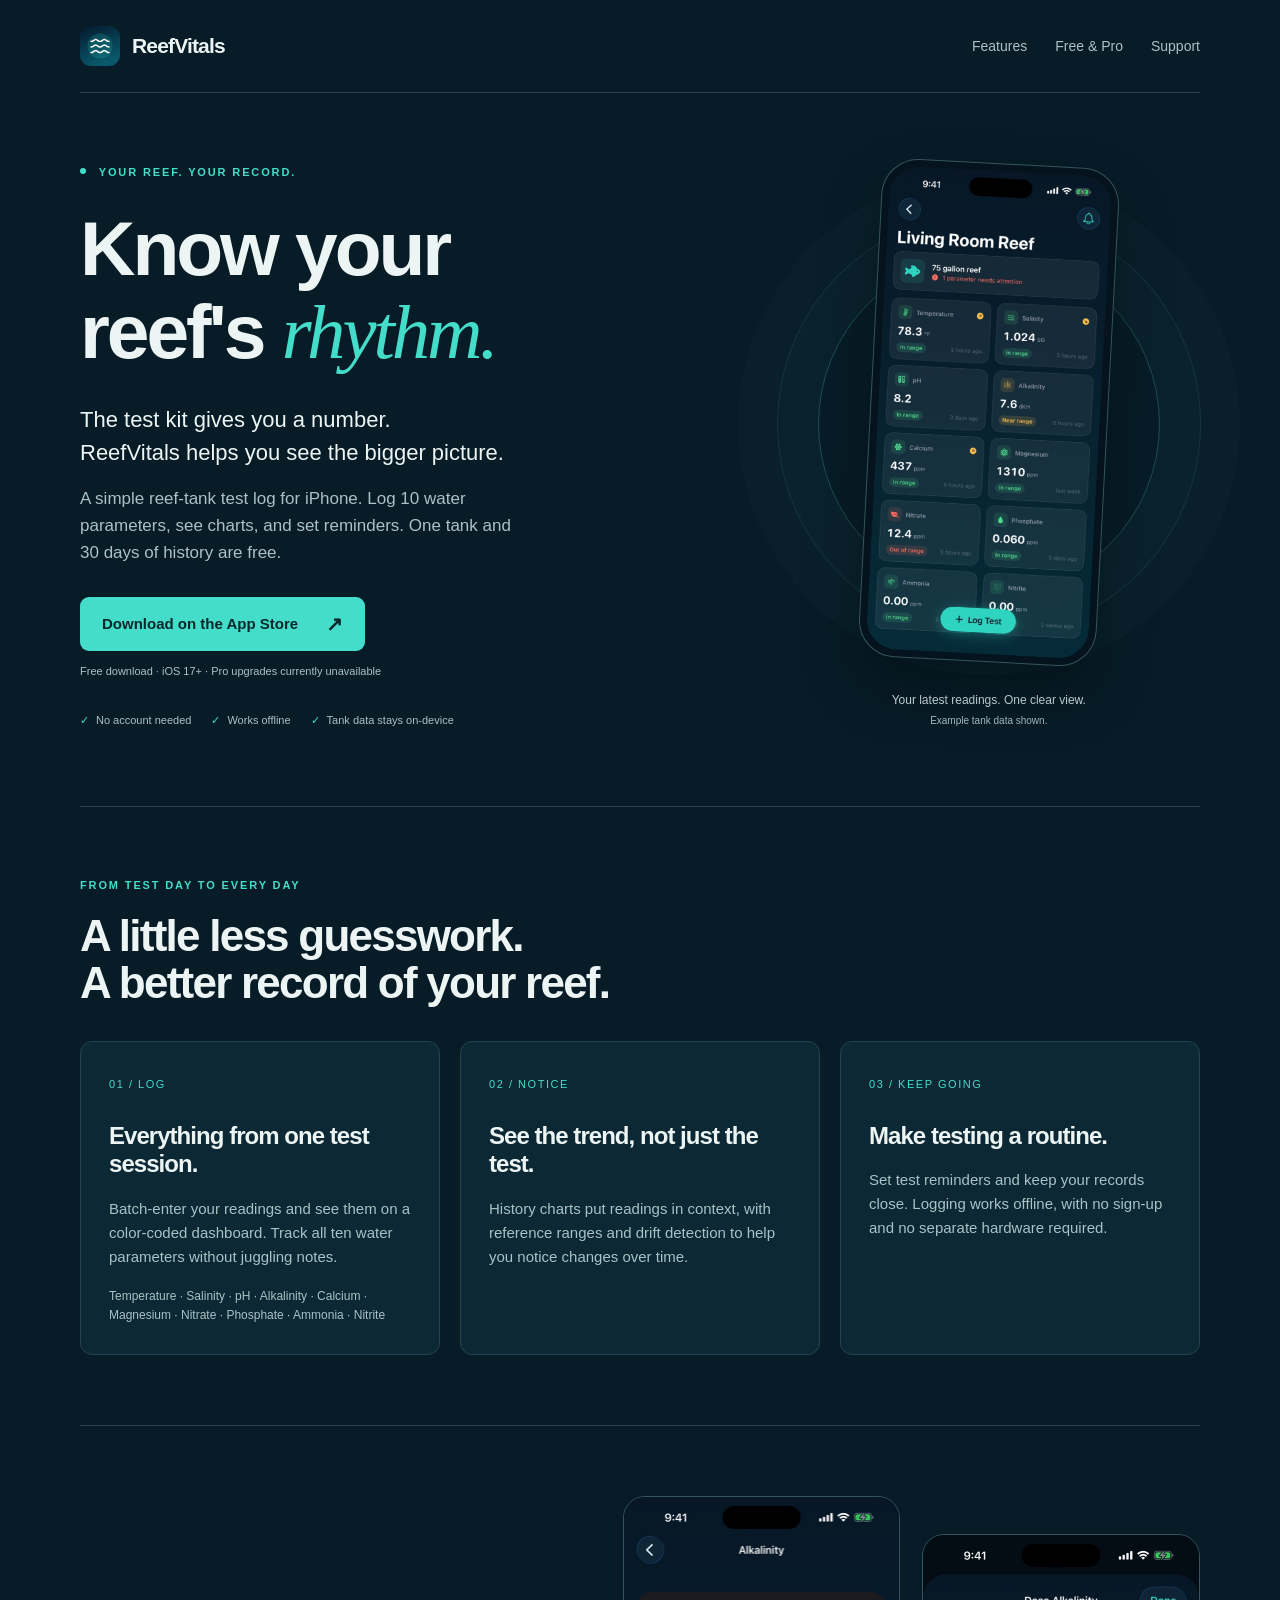
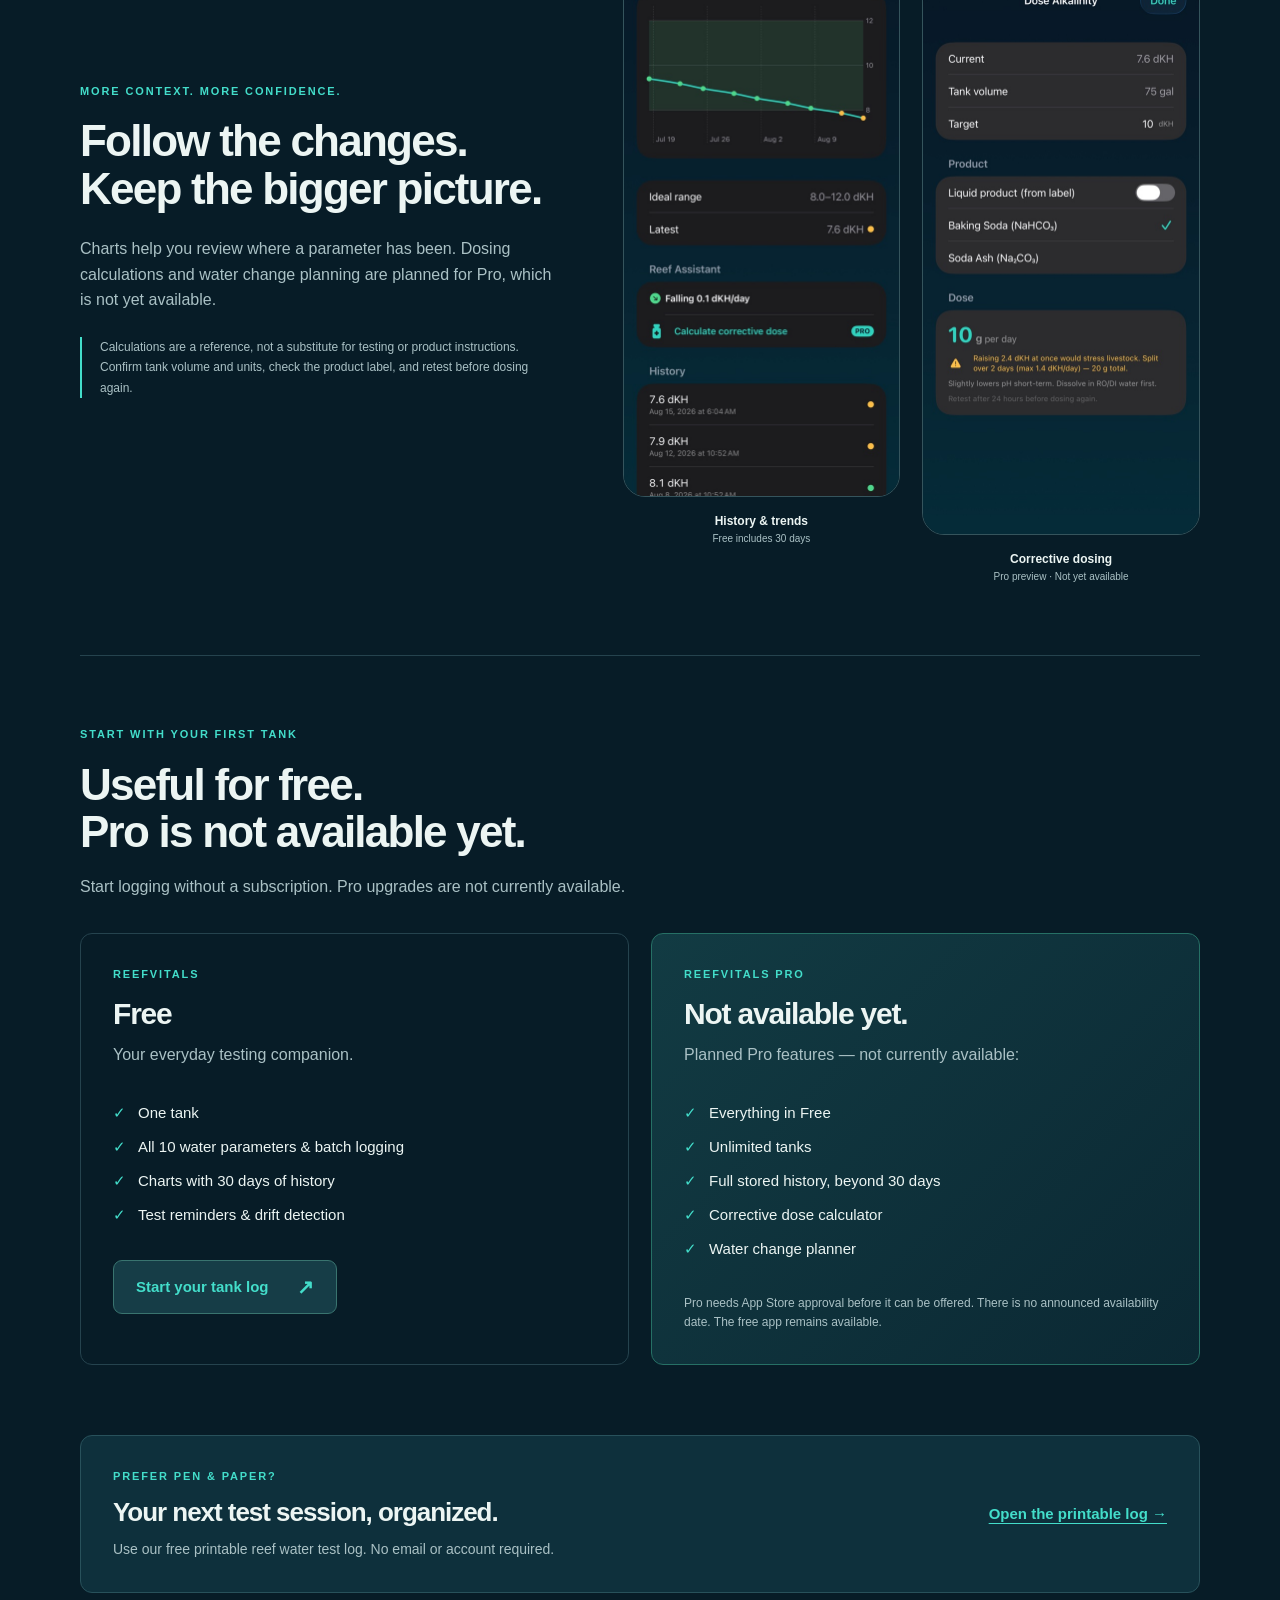
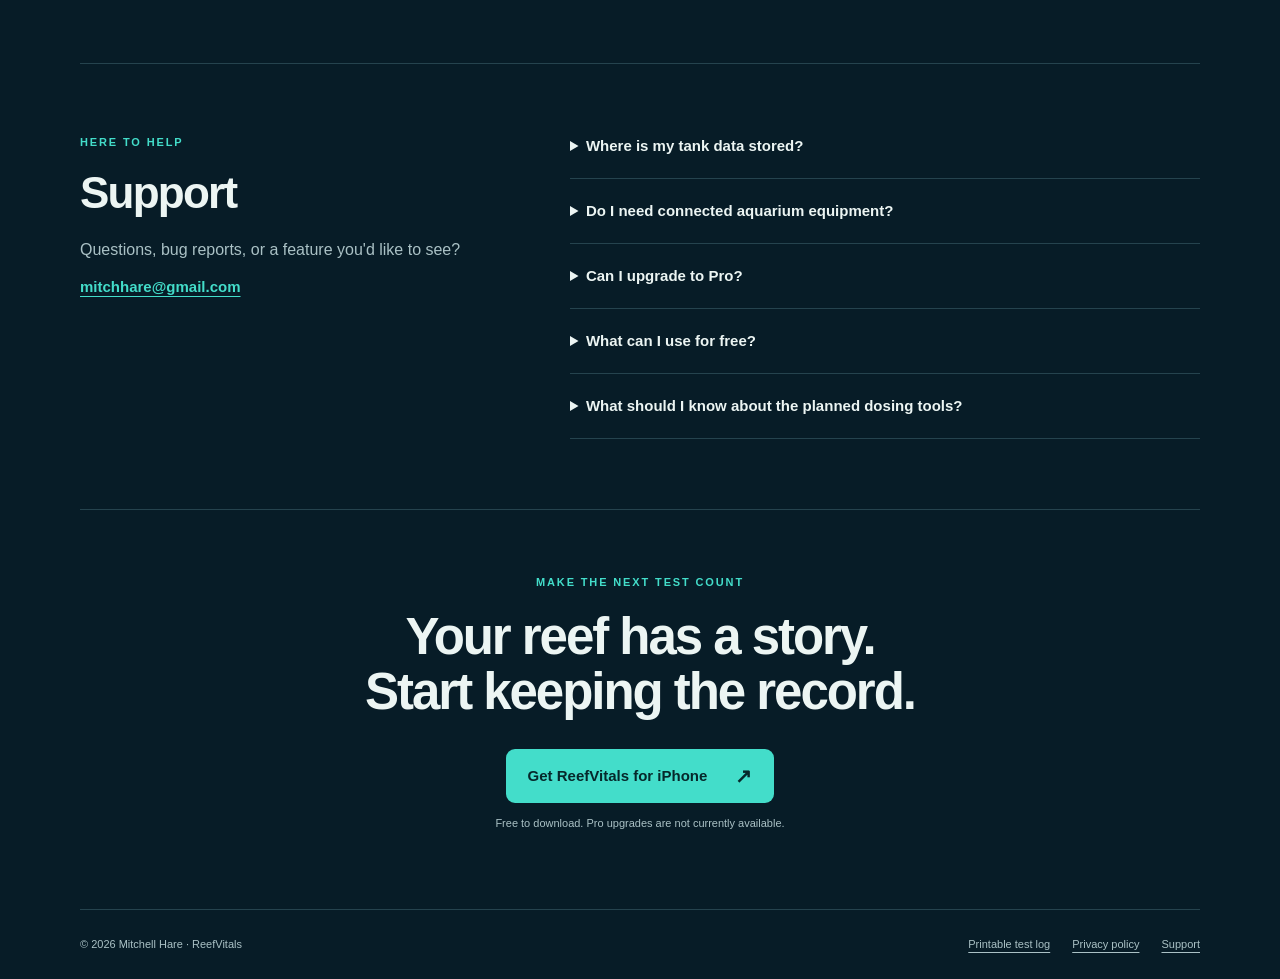
==== commit 9990b3d7: "Lead with the free reef logging offer and clarify Pro availability" ====
--- a/index.html
+++ b/index.html
@@ -30,9 +30,9 @@
 <div class="hero-copy"><p class="eyebrow"><span class="status-dot" aria-hidden="true"></span> YOUR REEF. YOUR RECORD.</p>
 <h1 id="hero-title">Know your<br>reef's <em>rhythm.</em></h1>
 <p class="lead">The test kit gives you a number.<br>ReefVitals helps you see the bigger picture.</p>
-<p class="hero-description">Log water parameters, follow their trends, and build a testing routine — all from your iPhone.</p>
+<p class="hero-description">A simple reef-tank test log for iPhone. Log 10 water parameters, see charts, and set reminders. One tank and 30 days of history are free.</p>
 <a class="button" href="https://apps.apple.com/us/app/reefvitals/id6801721035">Download on the App Store <span aria-hidden="true">↗</span></a>
-<p class="button-note">Free download · One tank · iOS 17+</p>
+<p class="button-note">Free download · iOS 17+ · Pro upgrades currently unavailable</p>
 <div class="trust-row"><span>No account needed</span><span>Works offline</span><span>Tank data stays on-device</span></div></div>
 <figure class="hero-visual"><div class="phone"><img src="assets/dashboard.jpg" width="644" height="1400" fetchpriority="high" alt="ReefVitals dashboard showing temperature, salinity, pH, alkalinity, calcium, magnesium, nitrate, phosphate, ammonia, and nitrite readings."></div><figcaption>Your latest readings. One clear view.<br><span>Example tank data shown.</span></figcaption></figure>
 </section>
